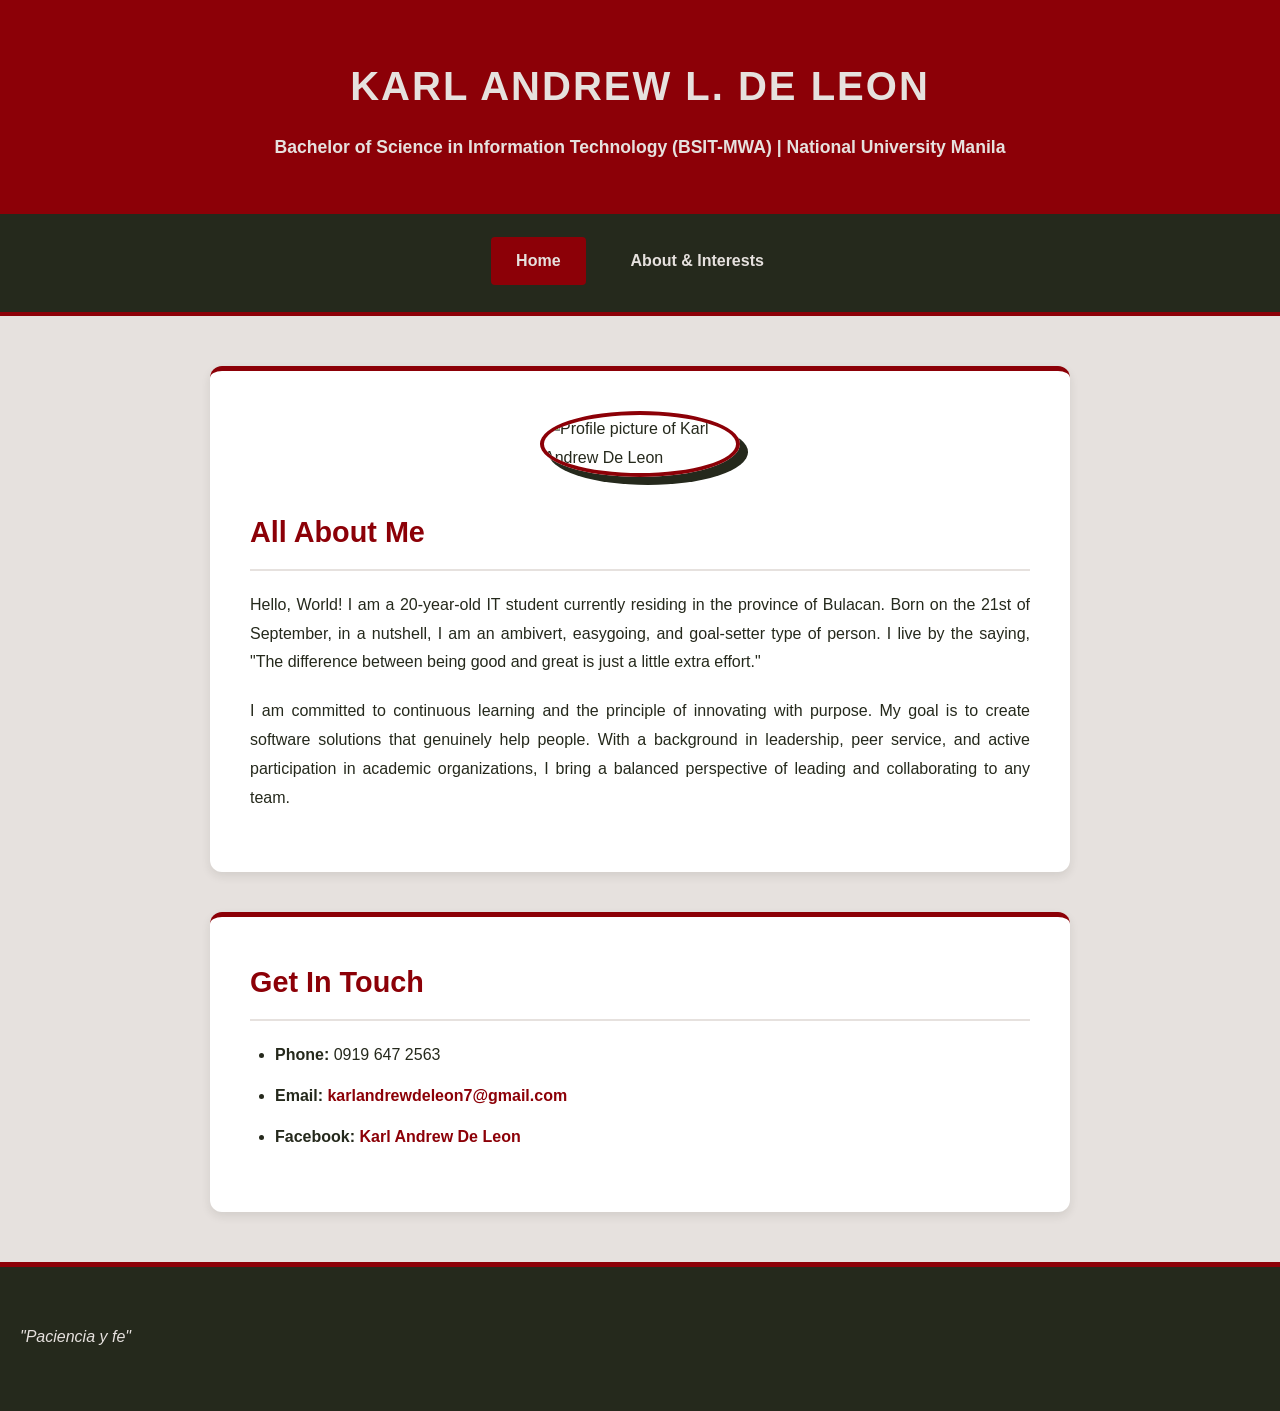
==== index.html @ 32e5dbc2 "Add files via upload" ====
<!DOCTYPE html>
<html lang="en">
<head>
    <meta charset="UTF-8">
    <meta name="viewport" content="width=device-width, initial-scale=1.0">
    <title>Karl Andrew | Home</title>
    <link rel="stylesheet" href="style.css">
</head>
<body>
    <header>
        <h1>Karl Andrew L. De Leon</h1>
        <h2>Bachelor of Science in Information Technology (BSIT-MWA) | National University Manila</h2>
    </header>

    <nav>
        <ul>
            <li><a href="index.html" class="active">Home</a></li>
            <li><a href="about.html">About & Interests</a></li>
        </ul>
    </nav>

    <main>
        <section id="about">
            <img src="profile_picture.JPG" alt="Profile picture of Karl Andrew De Leon" class="profile-pic">
            <h3>All About Me</h3>
            <p>Hello, World! I am a 20-year-old IT student currently residing in the province of Bulacan. Born on the 21st of September, in a nutshell, I am an ambivert, easygoing, and goal-setter type of person. I live by the saying, "The difference between being good and great is just a little extra effort."</p>
            <p>I am committed to continuous learning and the principle of innovating with purpose. My goal is to create software solutions that genuinely help people. With a background in leadership, peer service, and active participation in academic organizations, I bring a balanced perspective of leading and collaborating to any team.</p>
        </section>

        <section id="contact">
            <h3>Get In Touch</h3>
            <ul>
                <li><strong>Phone:</strong> 0919 647 2563</li>
                <li><strong>Email:</strong> <a href="mailto:karlandrewdeleon7@gmail.com">karlandrewdeleon7@gmail.com</a></li>
                <li><strong>Facebook:</strong> <a href="https://www.facebook.com/me/" target="_blank">Karl Andrew De Leon</a></li>
            </ul>
        </section>
    </main>

    <footer>
        <p>"Paciencia y fe"</p>
    </footer>
</body>
</html>
---- style.css ----
/* 001: Global Reset & Box Model Setup */
*, *::before, *::after {
    box-sizing: border-box; /* Ensures padding/borders are included in total width/height */
}

/* 002: Custom Color Palette */
:root {
    --dark-red: #8c0007;
    --black-olive: #25291c;
    --platinum: #e6e1de;
}

html {
    scroll-behavior: smooth;
}

body {
    font-family: 'Segoe UI', Roboto, Helvetica, Arial, sans-serif;
    background-color: var(--platinum); /* Light, clean background */
    color: var(--black-olive); /* High contrast text */
    line-height: 1.8; /* Improved typography readability */
    margin: 0;
    padding: 0;
}

/* 003: Header Styling */
header {
    background-color: var(--dark-red);
    color: var(--platinum);
    text-align: center;
    padding: 50px 20px; /* Internal spacing */
    border-bottom: 8px solid var(--black-olive); 
}

header h1 {
    margin: 0 0 10px 0; /* Typography spacing */
    font-size: 2.5rem;
    text-transform: uppercase;
    letter-spacing: 2px;
}

header h2 {
    margin: 0;
    font-size: 1.1rem;
    font-weight: 600;
    color: var(--platinum);
}

/* 004: Navigation Styling */
nav {
    background-color: var(--black-olive);
    border-bottom: 4px solid var(--dark-red);
    position: sticky;
    top: 0;
    z-index: 1000;
}

nav ul {
    list-style: none;
    margin: 0;
    padding: 15px 0; /* Improved navigation spacing */
    display: flex;
    justify-content: center;
    gap: 20px; /* Space between nav items */
}

nav ul li a {
    display: block;
    padding: 10px 25px;
    text-decoration: none;
    color: var(--platinum);
    font-weight: bold;
    border-radius: 4px;
    transition: background-color 0.3s ease, color 0.3s ease;
}

nav ul li a:hover, nav ul li a.active {
    background-color: var(--dark-red);
    color: var(--platinum);
}

/* 005: Main Content & Layout */
main {
    max-width: 900px;
    margin: 50px auto; /* Outer spacing to separate from header/footer */
    padding: 0 20px;
}

/* 006: Section Cards (Box Model & Hover Effects) */
section {
    background-color: #ffffff; /* Clean white card */
    padding: 40px; /* Internal content spacing */
    margin-bottom: 40px; /* External spacing between sections */
    border-radius: 12px;
    border-top: 5px solid var(--dark-red); /* Border addition */
    box-shadow: 0 4px 10px rgba(37, 41, 28, 0.1); /* Subtle shadow using Black Olive */
    transition: transform 0.3s ease, box-shadow 0.3s ease; /* Prepares for hover effect */
}

/* The Float/Hover Effect */
section:hover {
    transform: translateY(-8px); /* Lifts the card up */
    box-shadow: 0 15px 25px rgba(37, 41, 28, 0.2); /* Deepens the shadow */
}

/* 007: Typography Spacing */
h3 {
    color: var(--dark-red);
    margin-top: 0;
    margin-bottom: 20px; /* Typography spacing */
    font-size: 1.8rem;
    border-bottom: 2px solid var(--platinum);
    padding-bottom: 10px;
}

p {
    margin-bottom: 20px;
    text-align: justify;
}

ul, ol {
    margin-bottom: 20px;
    padding-left: 25px;
}

li {
    margin-bottom: 12px; /* Breathing room between list items */
}

a {
    color: var(--dark-red);
    text-decoration: none;
    font-weight: bold;
    transition: color 0.2s ease;
}

a:hover {
    text-decoration: underline;
    color: var(--black-olive);
}

/* 008: Profile Picture Settings */
.profile-pic {
    display: block;
    margin: 0 auto 30px auto;
    max-width: 200px;
    height: auto;
    border: 4px solid var(--dark-red);
    box-shadow: 8px 8px 0px var(--black-olive);
    border-radius: 50%; /* Modern circle crop */
}

/* 009: Photostrip Grid Layout */
.photostrip-grid {
    display: grid;
    grid-template-columns: repeat(2, 1fr);
    gap: 20px;
    background-color: var(--platinum);
    padding: 25px;
    border: 5px solid var(--black-olive);
    border-radius: 8px;
}

.photo-item {
    background: var(--black-olive);
    padding: 10px;
    text-align: center;
    border-radius: 4px;
    transition: transform 0.3s ease;
}

.photo-item:hover {
    transform: scale(1.03); /* Slight zoom on individual photos */
}

.photo-item img {
    width: 100%;
    height: 180px;
    object-fit: cover;
    display: block;
    border-radius: 2px;
}

.photo-item .desc {
    margin-top: 10px;
    font-size: 0.85rem;
    font-weight: bold;
    color: var(--platinum);
    text-transform: uppercase;
    letter-spacing: 1px;
}

/* 010: Footer */
footer {
    text-align: center;
    padding: 40px 20px;
    background-color: var(--black-olive);
    color: var(--platinum);
    font-style: italic;
    border-top: 5px solid var(--dark-red);
}
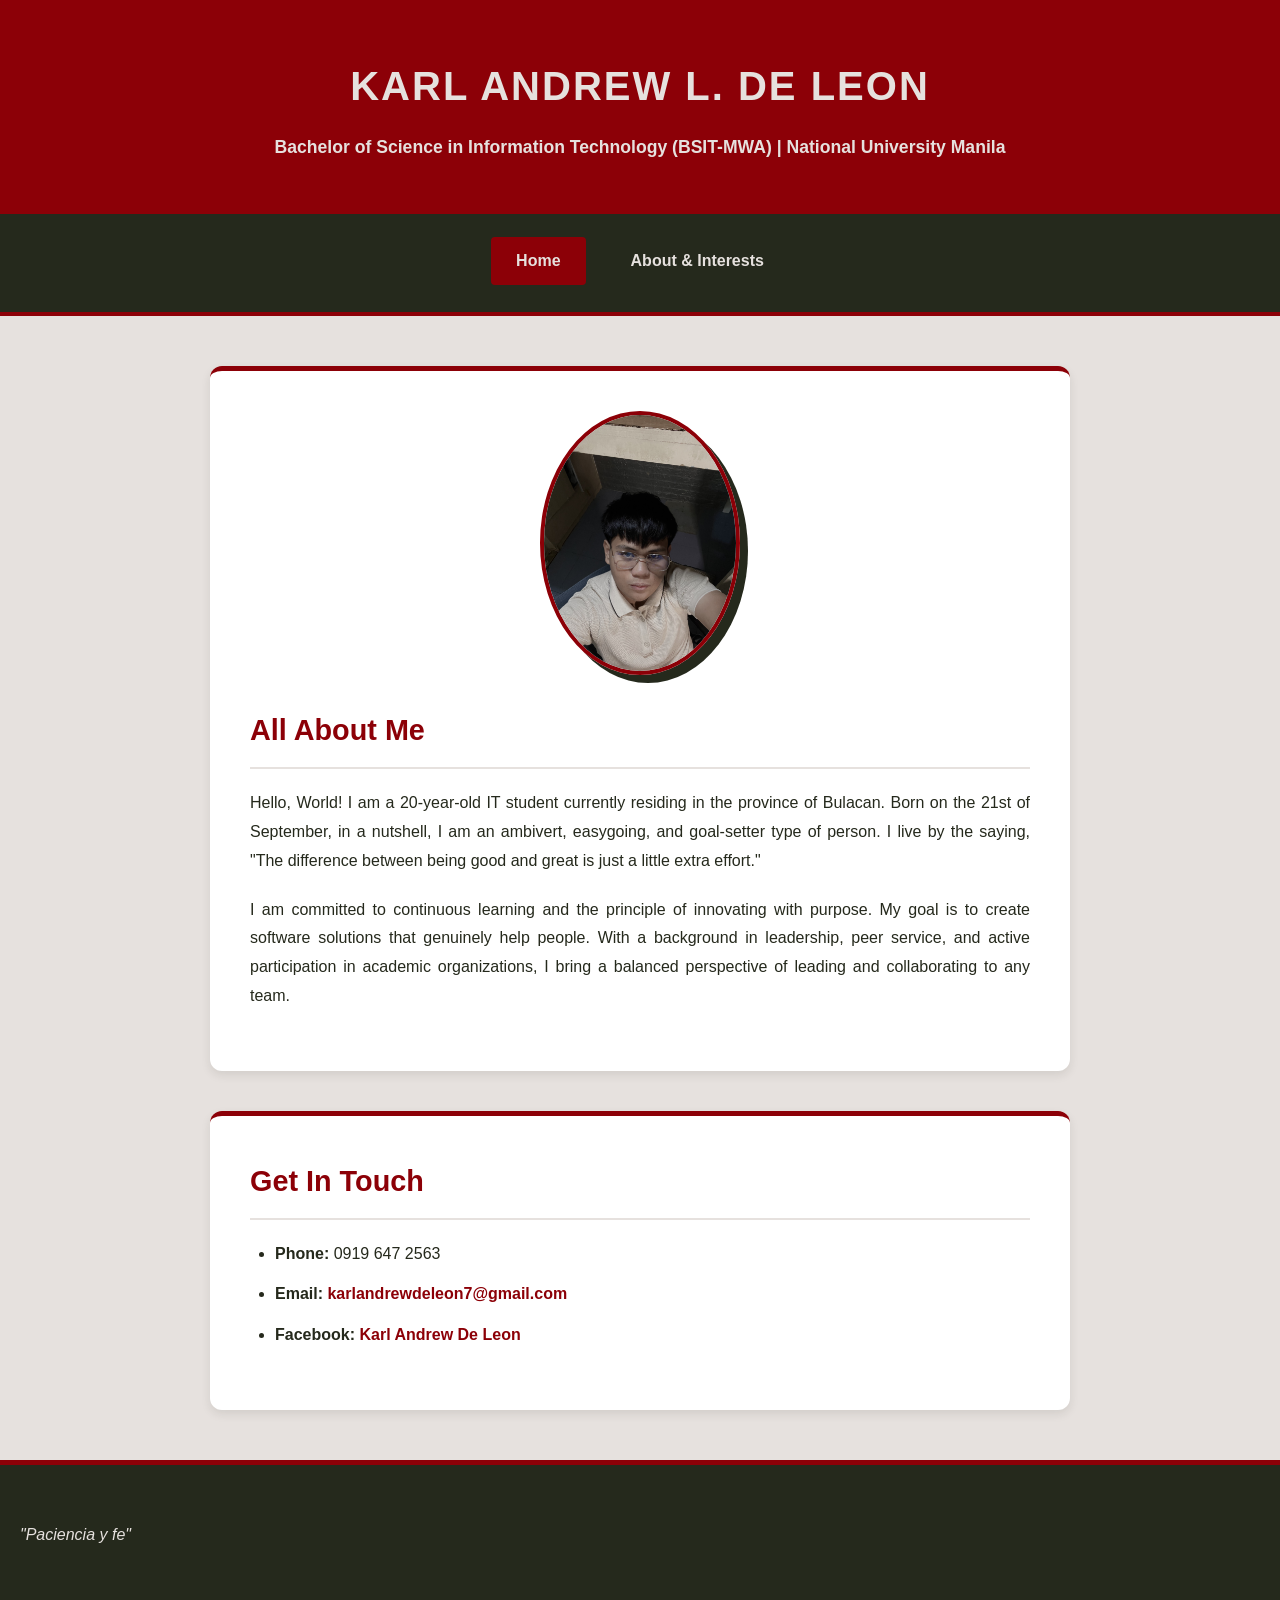
==== commit b4ca3857: "index.html" ====
--- a/index.html
+++ b/index.html
@@ -21,7 +21,7 @@
 
     <main>
         <section id="about">
-            <img src="profile_picture.JPG" alt="Profile picture of Karl Andrew De Leon" class="profile-pic">
+            <img src="profile_picture.jpg" alt="Profile picture of Karl Andrew De Leon" class="profile-pic">
             <h3>All About Me</h3>
             <p>Hello, World! I am a 20-year-old IT student currently residing in the province of Bulacan. Born on the 21st of September, in a nutshell, I am an ambivert, easygoing, and goal-setter type of person. I live by the saying, "The difference between being good and great is just a little extra effort."</p>
             <p>I am committed to continuous learning and the principle of innovating with purpose. My goal is to create software solutions that genuinely help people. With a background in leadership, peer service, and active participation in academic organizations, I bring a balanced perspective of leading and collaborating to any team.</p>
@@ -41,4 +41,4 @@
         <p>"Paciencia y fe"</p>
     </footer>
 </body>
-</html>+</html>
